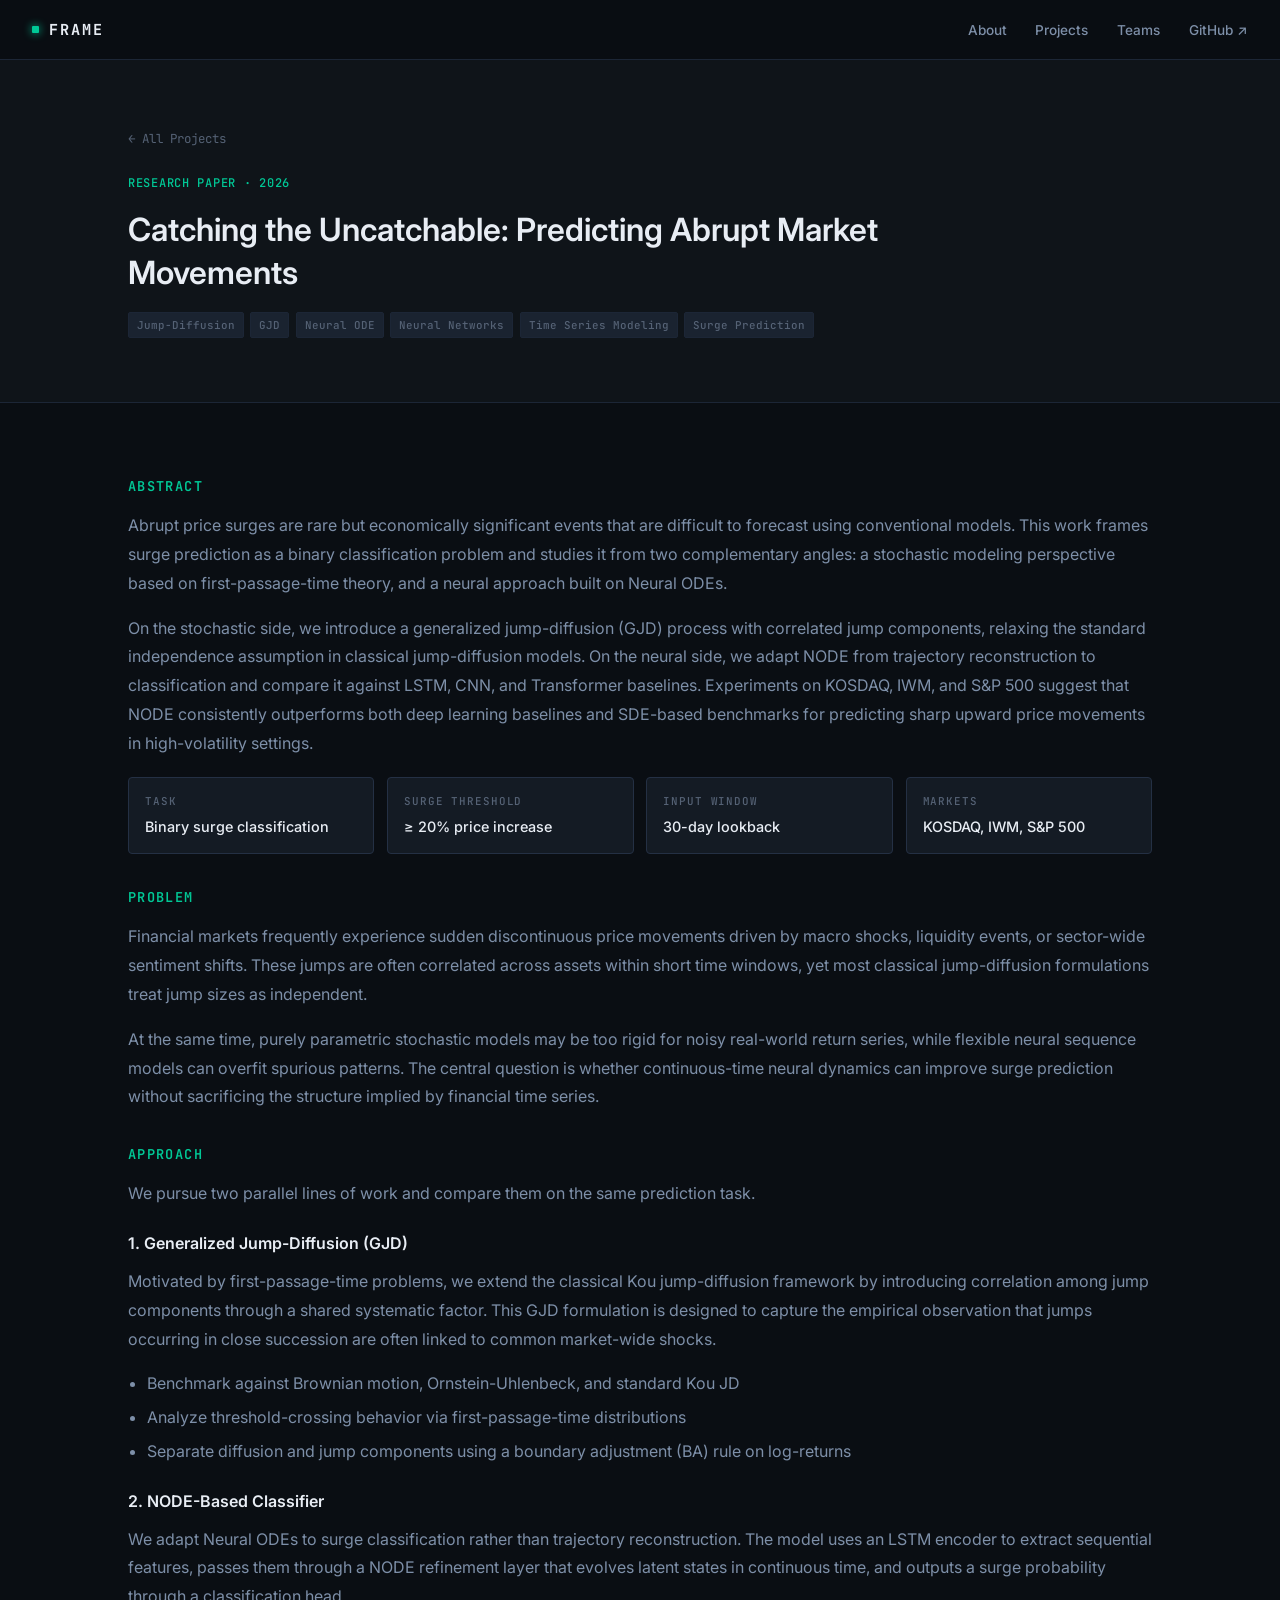
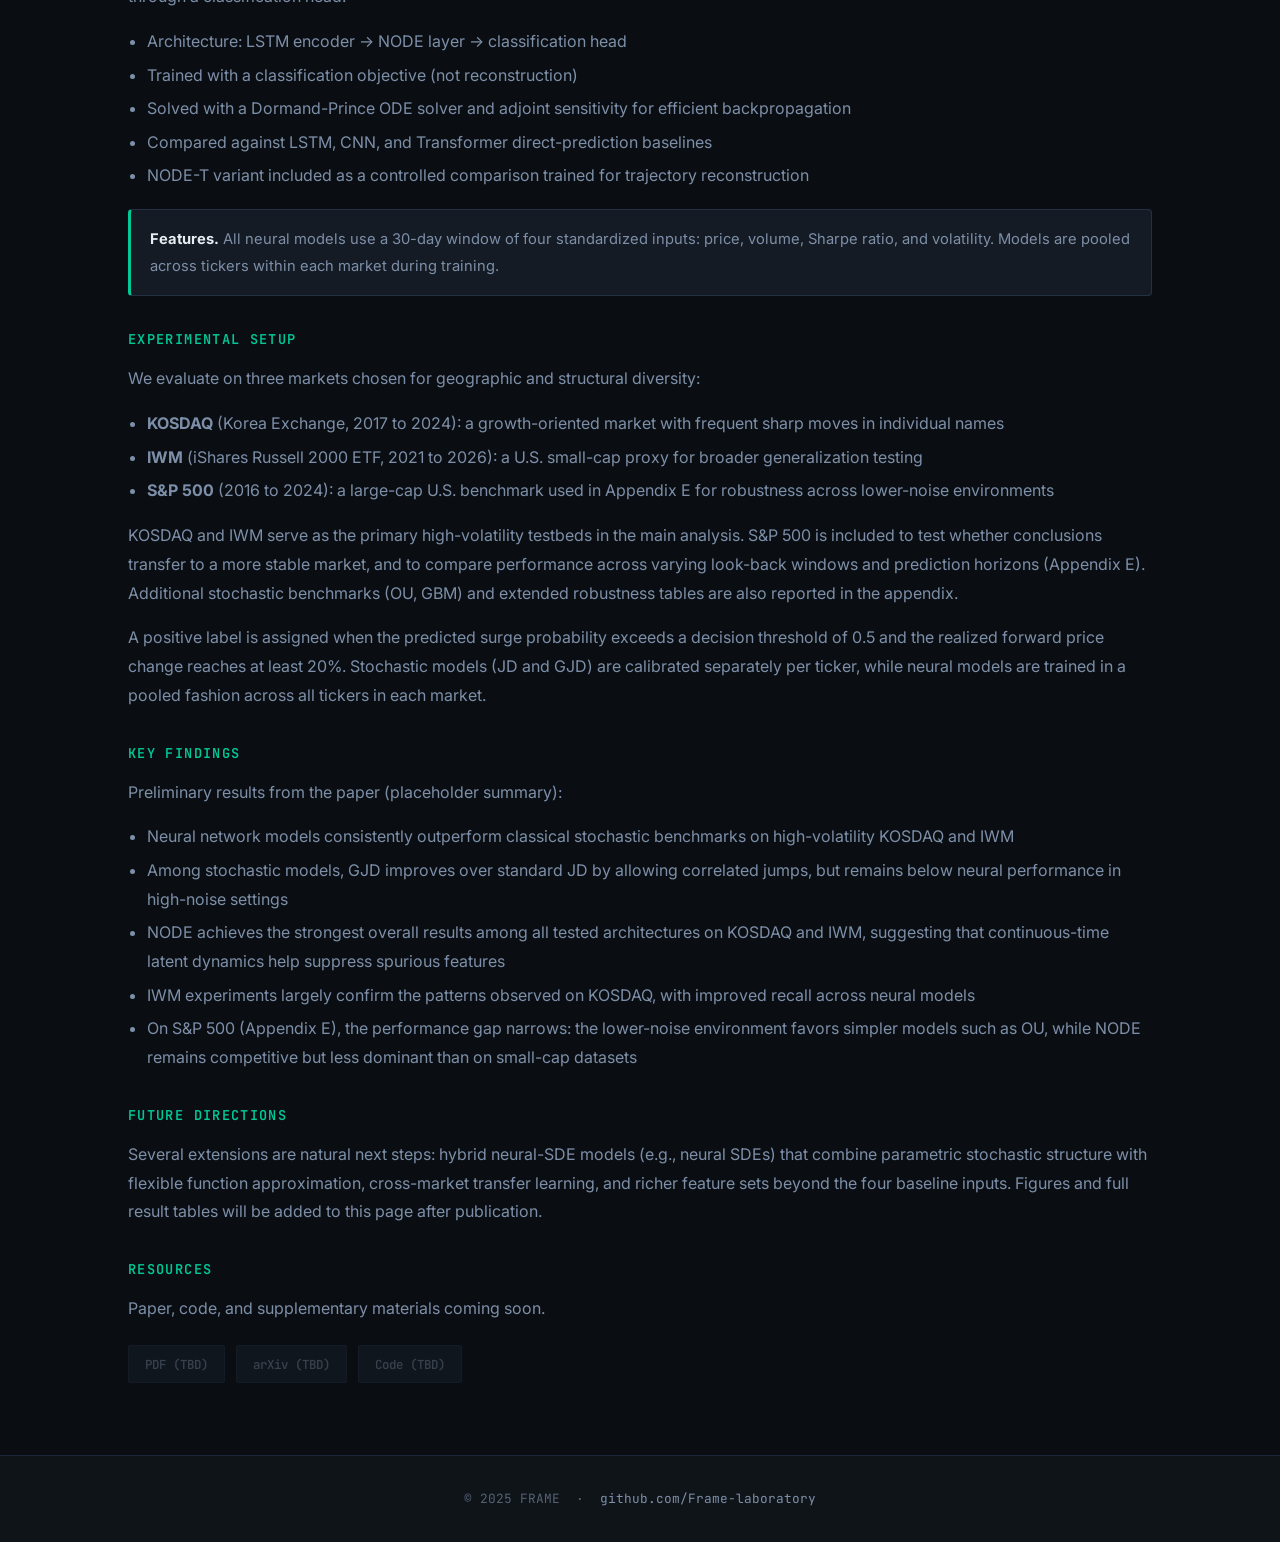
==== projects/catching-the-uncatchable.html @ 3ce73f01 "Add files via upload" ====
<!DOCTYPE html>
<html lang="en">
<head>
  <meta charset="UTF-8" />
  <meta name="viewport" content="width=device-width, initial-scale=1.0" />
  <title>Catching the Uncatchable | FRAME</title>
  <link rel="preconnect" href="https://fonts.googleapis.com" />
  <link rel="preconnect" href="https://fonts.gstatic.com" crossorigin />
  <link href="https://fonts.googleapis.com/css2?family=Inter:wght@300;400;500;600;700&family=JetBrains+Mono:wght@400;500;600;700&display=swap" rel="stylesheet" />
  <link rel="stylesheet" href="../css/style.css" />
</head>
<body>

<nav>
  <a class="nav-brand" href="../index.html">
    <span></span>
    FRAME
  </a>
  <ul>
    <li><a href="../index.html#about">About</a></li>
    <li><a href="../index.html#projects">Projects</a></li>
    <li><a href="../index.html#teams">Teams</a></li>
    <li><a href="https://github.com/Frame-laboratory" target="_blank">GitHub ↗</a></li>
  </ul>
</nav>

<section class="project-hero">
  <div class="container">
    <a class="back-link" href="../index.html#projects">← All Projects</a>
    <p class="project-type">Research Paper · 2026</p>
    <h1>Catching the Uncatchable: Predicting Abrupt Market Movements</h1>
    <div class="project-tags">
      <span class="project-tag">Jump-Diffusion</span>
      <span class="project-tag">GJD</span>
      <span class="project-tag">Neural ODE</span>
      <span class="project-tag">Neural Networks</span>
      <span class="project-tag">Time Series Modeling</span>
      <span class="project-tag">Surge Prediction</span>
    </div>
  </div>
</section>

<section class="project-body">
  <div class="container">

    <h2>Abstract</h2>
    <p>
      Abrupt price surges are rare but economically significant events that are difficult to forecast using conventional models. This work frames surge prediction as a binary classification problem and studies it from two complementary angles: a stochastic modeling perspective based on first-passage-time theory, and a neural approach built on Neural ODEs.
    </p>
    <p>
      On the stochastic side, we introduce a generalized jump-diffusion (GJD) process with correlated jump components, relaxing the standard independence assumption in classical jump-diffusion models. On the neural side, we adapt NODE from trajectory reconstruction to classification and compare it against LSTM, CNN, and Transformer baselines. Experiments on KOSDAQ, IWM, and S&P 500 suggest that NODE consistently outperforms both deep learning baselines and SDE-based benchmarks for predicting sharp upward price movements in high-volatility settings.
    </p>

    <dl class="project-meta-grid">
      <div class="project-meta-item">
        <dt>Task</dt>
        <dd>Binary surge classification</dd>
      </div>
      <div class="project-meta-item">
        <dt>Surge threshold</dt>
        <dd>≥ 20% price increase</dd>
      </div>
      <div class="project-meta-item">
        <dt>Input window</dt>
        <dd>30-day lookback</dd>
      </div>
      <div class="project-meta-item">
        <dt>Markets</dt>
        <dd>KOSDAQ, IWM, S&P 500</dd>
      </div>
    </dl>

    <h2>Problem</h2>
    <p>
      Financial markets frequently experience sudden discontinuous price movements driven by macro shocks, liquidity events, or sector-wide sentiment shifts. These jumps are often correlated across assets within short time windows, yet most classical jump-diffusion formulations treat jump sizes as independent.
    </p>
    <p>
      At the same time, purely parametric stochastic models may be too rigid for noisy real-world return series, while flexible neural sequence models can overfit spurious patterns. The central question is whether continuous-time neural dynamics can improve surge prediction without sacrificing the structure implied by financial time series.
    </p>

    <h2>Approach</h2>
    <p>We pursue two parallel lines of work and compare them on the same prediction task.</p>

    <h3>1. Generalized Jump-Diffusion (GJD)</h3>
    <p>
      Motivated by first-passage-time problems, we extend the classical Kou jump-diffusion framework by introducing correlation among jump components through a shared systematic factor. This GJD formulation is designed to capture the empirical observation that jumps occurring in close succession are often linked to common market-wide shocks.
    </p>
    <ul>
      <li>Benchmark against Brownian motion, Ornstein-Uhlenbeck, and standard Kou JD</li>
      <li>Analyze threshold-crossing behavior via first-passage-time distributions</li>
      <li>Separate diffusion and jump components using a boundary adjustment (BA) rule on log-returns</li>
    </ul>

    <h3>2. NODE-Based Classifier</h3>
    <p>
      We adapt Neural ODEs to surge classification rather than trajectory reconstruction. The model uses an LSTM encoder to extract sequential features, passes them through a NODE refinement layer that evolves latent states in continuous time, and outputs a surge probability through a classification head.
    </p>
    <ul>
      <li>Architecture: LSTM encoder → NODE layer → classification head</li>
      <li>Trained with a classification objective (not reconstruction)</li>
      <li>Solved with a Dormand-Prince ODE solver and adjoint sensitivity for efficient backpropagation</li>
      <li>Compared against LSTM, CNN, and Transformer direct-prediction baselines</li>
      <li>NODE-T variant included as a controlled comparison trained for trajectory reconstruction</li>
    </ul>

    <div class="project-callout">
      <p>
        <strong style="color: var(--text-primary);">Features.</strong>
        All neural models use a 30-day window of four standardized inputs: price, volume, Sharpe ratio, and volatility. Models are pooled across tickers within each market during training.
      </p>
    </div>

    <h2>Experimental Setup</h2>
    <p>
      We evaluate on three markets chosen for geographic and structural diversity:
    </p>
    <ul>
      <li><strong>KOSDAQ</strong> (Korea Exchange, 2017 to 2024): a growth-oriented market with frequent sharp moves in individual names</li>
      <li><strong>IWM</strong> (iShares Russell 2000 ETF, 2021 to 2026): a U.S. small-cap proxy for broader generalization testing</li>
      <li><strong>S&P 500</strong> (2016 to 2024): a large-cap U.S. benchmark used in Appendix E for robustness across lower-noise environments</li>
    </ul>
    <p>
      KOSDAQ and IWM serve as the primary high-volatility testbeds in the main analysis. S&P 500 is included to test whether conclusions transfer to a more stable market, and to compare performance across varying look-back windows and prediction horizons (Appendix E). Additional stochastic benchmarks (OU, GBM) and extended robustness tables are also reported in the appendix.
    </p>
    <p>
      A positive label is assigned when the predicted surge probability exceeds a decision threshold of 0.5 and the realized forward price change reaches at least 20%. Stochastic models (JD and GJD) are calibrated separately per ticker, while neural models are trained in a pooled fashion across all tickers in each market.
    </p>

    <h2>Key Findings</h2>
    <p>Preliminary results from the paper (placeholder summary):</p>
    <ul>
      <li>Neural network models consistently outperform classical stochastic benchmarks on high-volatility KOSDAQ and IWM</li>
      <li>Among stochastic models, GJD improves over standard JD by allowing correlated jumps, but remains below neural performance in high-noise settings</li>
      <li>NODE achieves the strongest overall results among all tested architectures on KOSDAQ and IWM, suggesting that continuous-time latent dynamics help suppress spurious features</li>
      <li>IWM experiments largely confirm the patterns observed on KOSDAQ, with improved recall across neural models</li>
      <li>On S&P 500 (Appendix E), the performance gap narrows: the lower-noise environment favors simpler models such as OU, while NODE remains competitive but less dominant than on small-cap datasets</li>
    </ul>

    <h2>Future Directions</h2>
    <p>
      Several extensions are natural next steps: hybrid neural-SDE models (e.g., neural SDEs) that combine parametric stochastic structure with flexible function approximation, cross-market transfer learning, and richer feature sets beyond the four baseline inputs. Figures and full result tables will be added to this page after publication.
    </p>

    <h2>Resources</h2>
    <p>Paper, code, and supplementary materials coming soon.</p>
    <div class="project-links">
      <span class="project-link disabled">PDF (TBD)</span>
      <span class="project-link disabled">arXiv (TBD)</span>
      <span class="project-link disabled">Code (TBD)</span>
    </div>

  </div>
</section>

<footer>
  <p>© 2025 FRAME &nbsp;·&nbsp;
    <a href="https://github.com/Frame-laboratory" target="_blank">github.com/Frame-laboratory</a>
  </p>
</footer>

</body>
</html>
---- css/style.css ----
/* ── Reset & Base ── */
*, *::before, *::after { box-sizing: border-box; margin: 0; padding: 0; }
html { scroll-behavior: smooth; }
body {
  font-family: 'Inter', system-ui, sans-serif;
  background: var(--bg-primary);
  color: var(--text-primary);
  line-height: 1.7;
  -webkit-font-smoothing: antialiased;
}

/* ── Quant palette ── */
:root {
  --bg-primary:    #0a0e13;
  --bg-secondary:  #0f1419;
  --bg-card:       #141b24;
  --bg-elevated:   #1a2330;
  --border:        #243044;
  --border-subtle: #1c2636;
  --text-primary:  #e8edf4;
  --text-muted:    #7d8fa8;
  --text-dim:      #556275;
  --accent:        #00c896;
  --accent-hover:  #00e0a8;
  --accent-dim:    rgba(0, 200, 150, 0.1);
  --accent-border: rgba(0, 200, 150, 0.35);
  --gold:          #c9a84c;
  --gold-dim:      rgba(201, 168, 76, 0.12);
  --review:        #8b9cf6;
  --review-dim:    rgba(139, 156, 246, 0.12);
  --upcoming:      #e8a838;
  --upcoming-dim:  rgba(232, 168, 56, 0.12);
  --container-max: 72rem;
  --content-narrow: clamp(18rem, 88vw, 44rem);
  --content-medium: clamp(20rem, 90vw, 52rem);
  --content-wide: clamp(20rem, 92vw, 64rem);
  --section-x: clamp(1.25rem, 4vw, 2rem);
  --section-y: clamp(2.75rem, 6vw, 4.5rem);
  --text-base: clamp(0.9rem, 0.35vw + 0.82rem, 1rem);
  --text-lg: clamp(1.25rem, 1vw + 1rem, 1.5rem);
  --mono: 'JetBrains Mono', 'SF Mono', ui-monospace, monospace;
}

/* ── Nav ── */
nav {
  position: sticky;
  top: 0;
  z-index: 100;
  background: rgba(10, 14, 19, 0.92);
  backdrop-filter: blur(12px);
  border-bottom: 1px solid var(--border-subtle);
  padding: 0 var(--section-x);
  display: flex;
  align-items: center;
  justify-content: space-between;
  height: 60px;
}
.nav-brand {
  color: var(--text-primary);
  font-weight: 700;
  font-size: .95rem;
  letter-spacing: .12em;
  text-decoration: none;
  display: flex;
  align-items: center;
  gap: .65rem;
  font-family: var(--mono);
}
.nav-brand span {
  display: inline-block;
  width: 7px; height: 7px;
  border-radius: 1px;
  background: var(--accent);
  box-shadow: 0 0 8px var(--accent);
}
nav ul {
  list-style: none;
  display: flex;
  gap: 1.8rem;
}
nav ul a {
  color: var(--text-muted);
  text-decoration: none;
  font-size: .85rem;
  font-weight: 500;
  transition: color .2s;
}
nav ul a:hover { color: var(--accent); }

/* ── Hero ── */
.hero {
  background: var(--bg-secondary);
  background-image:
    linear-gradient(rgba(0, 200, 150, 0.03) 1px, transparent 1px),
    linear-gradient(90deg, rgba(0, 200, 150, 0.03) 1px, transparent 1px);
  background-size: 48px 48px;
  border-bottom: 1px solid var(--border-subtle);
  color: var(--text-primary);
  padding: clamp(3rem, 8vw, 5rem) var(--section-x) clamp(2.5rem, 6vw, 4rem);
  text-align: center;
  position: relative;
  overflow: hidden;
}
.hero::before {
  content: '';
  position: absolute;
  top: -40%;
  left: 50%;
  transform: translateX(-50%);
  width: 80%;
  height: 80%;
  background: radial-gradient(ellipse, rgba(0, 200, 150, 0.08) 0%, transparent 70%);
  pointer-events: none;
}
.hero > * { position: relative; }
.hero-label {
  display: inline-block;
  font-family: var(--mono);
  background: var(--accent-dim);
  border: 1px solid var(--accent-border);
  color: var(--accent);
  font-size: .72rem;
  font-weight: 500;
  letter-spacing: .14em;
  text-transform: uppercase;
  padding: .35rem .9rem;
  border-radius: 2px;
  margin-bottom: 1.4rem;
}
.hero h1 {
  font-family: var(--mono);
  font-size: clamp(2rem, 5vw, 3.2rem);
  font-weight: 700;
  line-height: 1.2;
  max-width: var(--content-medium);
  margin: 0 auto 1rem;
  color: var(--text-primary);
  letter-spacing: .06em;
}
.hero-acronym {
  font-size: clamp(0.82rem, 0.4vw + 0.75rem, 0.95rem);
  color: var(--text-muted);
  max-width: var(--content-medium);
  margin: 0 auto 1rem;
  line-height: 1.5;
}
.hero-sub {
  font-size: clamp(0.95rem, 0.5vw + 0.85rem, 1.05rem);
  color: var(--text-dim);
  max-width: var(--content-narrow);
  margin: 0 auto 2rem;
}
.btn-group { display: flex; gap: .8rem; justify-content: center; flex-wrap: wrap; }
.btn {
  display: inline-flex;
  align-items: center;
  gap: .5rem;
  padding: .65rem 1.5rem;
  border-radius: 2px;
  font-size: .85rem;
  font-weight: 600;
  text-decoration: none;
  transition: all .2s;
  font-family: var(--mono);
  letter-spacing: .02em;
}
.btn-primary {
  background: var(--accent);
  color: #0a0e13;
}
.btn-primary:hover { background: var(--accent-hover); }
.btn-outline {
  border: 1px solid var(--border);
  color: var(--text-muted);
  background: transparent;
}
.btn-outline:hover {
  border-color: var(--accent);
  color: var(--accent);
  background: var(--accent-dim);
}

/* ── Sections ── */
section { padding: var(--section-y) var(--section-x); }
.container {
  width: min(100%, var(--container-max));
  max-width: var(--container-max);
  margin: 0 auto;
}
.section-title {
  font-size: var(--text-lg);
  font-weight: 700;
  color: var(--text-primary);
  margin-bottom: .5rem;
  font-family: var(--mono);
  letter-spacing: .04em;
}
.section-subtitle {
  font-size: var(--text-base);
  color: var(--text-muted);
  margin-bottom: .5rem;
  max-width: var(--content-narrow);
}
.section-divider {
  width: 32px; height: 2px;
  background: var(--accent);
  margin-bottom: 2rem;
}

/* ── Projects ── */
#projects { background: var(--bg-secondary); }
.projects-grid {
  display: grid;
  grid-template-columns: repeat(auto-fit, minmax(min(100%, 18.75rem), 1fr));
  gap: 1.4rem;
}
.project-card {
  background: var(--bg-card);
  border: 1px solid var(--border);
  border-radius: 4px;
  padding: 1.8rem 2rem;
  display: flex;
  flex-direction: column;
  text-decoration: none;
  color: inherit;
  transition: border-color .2s, transform .2s, box-shadow .2s;
  cursor: pointer;
}
.project-card:hover {
  border-color: var(--accent-border);
  transform: translateY(-2px);
  box-shadow: 0 8px 32px rgba(0, 0, 0, 0.4);
}
.project-header {
  display: flex;
  align-items: flex-start;
  justify-content: space-between;
  gap: .8rem;
  margin-bottom: .6rem;
}
.project-card h3 {
  font-size: 1.05rem;
  font-weight: 600;
  color: var(--text-primary);
  line-height: 1.4;
}
.project-type {
  font-family: var(--mono);
  font-size: .75rem;
  color: var(--accent);
  font-weight: 500;
  letter-spacing: .06em;
  text-transform: uppercase;
  margin-bottom: .9rem;
}
.project-desc {
  font-size: var(--text-base);
  color: var(--text-muted);
  line-height: 1.75;
  flex: 1;
}
.project-tags {
  display: flex;
  flex-wrap: wrap;
  gap: .4rem;
  margin-top: 1.1rem;
}
.project-tag {
  font-family: var(--mono);
  font-size: .68rem;
  font-weight: 500;
  color: var(--text-dim);
  background: var(--bg-elevated);
  border: 1px solid var(--border-subtle);
  padding: .18rem .5rem;
  border-radius: 2px;
}
.project-cta {
  display: inline-flex;
  align-items: center;
  gap: .4rem;
  margin-top: 1.3rem;
  font-family: var(--mono);
  font-size: .78rem;
  font-weight: 500;
  color: var(--accent);
  letter-spacing: .02em;
}
.project-card:hover .project-cta { color: var(--accent-hover); }

/* ── Project detail page ── */
.project-hero {
  background: var(--bg-secondary);
  border-bottom: 1px solid var(--border-subtle);
  padding: clamp(2.5rem, 6vw, 4rem) var(--section-x);
}
.project-hero .container { max-width: var(--content-wide); }
.back-link {
  display: inline-flex;
  align-items: center;
  gap: .4rem;
  font-family: var(--mono);
  font-size: .78rem;
  color: var(--text-dim);
  text-decoration: none;
  margin-bottom: 1.5rem;
  transition: color .2s;
}
.back-link:hover { color: var(--accent); }
.project-hero h1 {
  font-size: clamp(1.4rem, 3vw, 2rem);
  font-weight: 600;
  color: var(--text-primary);
  line-height: 1.35;
  margin-bottom: .8rem;
  max-width: 48rem;
}
.project-body {
  background: var(--bg-primary);
  padding: var(--section-y) var(--section-x);
}
.project-body .container { max-width: var(--content-wide); }
.project-body h2 {
  font-family: var(--mono);
  font-size: .85rem;
  font-weight: 600;
  letter-spacing: .1em;
  text-transform: uppercase;
  color: var(--accent);
  margin: 2rem 0 .8rem;
}
.project-body h2:first-child { margin-top: 0; }
.project-body p {
  font-size: var(--text-base);
  color: var(--text-muted);
  line-height: 1.8;
  margin-bottom: 1rem;
}
.project-body ul {
  margin: 0 0 1rem 1.2rem;
  color: var(--text-muted);
  font-size: var(--text-base);
  line-height: 1.8;
}
.project-body li { margin-bottom: .3rem; }
.project-links {
  display: flex;
  gap: .7rem;
  margin-top: 1.4rem;
  flex-wrap: wrap;
}
.project-link {
  display: inline-flex;
  align-items: center;
  gap: .4rem;
  padding: .45rem 1rem;
  background: var(--bg-elevated);
  border: 1px solid var(--border);
  border-radius: 2px;
  font-family: var(--mono);
  font-size: .78rem;
  font-weight: 500;
  color: var(--text-muted);
  text-decoration: none;
  transition: all .2s;
}
.project-link:hover {
  border-color: var(--accent-border);
  color: var(--accent);
  background: var(--accent-dim);
}
.project-link.disabled {
  opacity: .4;
  pointer-events: none;
  cursor: default;
}

.project-body h3 {
  font-size: 1rem;
  font-weight: 600;
  color: var(--text-primary);
  margin: 1.4rem 0 .6rem;
}
.project-meta-grid {
  display: grid;
  grid-template-columns: repeat(auto-fit, minmax(10rem, 1fr));
  gap: .8rem;
  margin: 1.2rem 0 1.6rem;
}
.project-meta-item {
  background: var(--bg-card);
  border: 1px solid var(--border);
  border-radius: 4px;
  padding: .9rem 1rem;
}
.project-meta-item dt {
  font-family: var(--mono);
  font-size: .68rem;
  font-weight: 500;
  letter-spacing: .08em;
  text-transform: uppercase;
  color: var(--text-dim);
  margin-bottom: .25rem;
}
.project-meta-item dd {
  font-size: .9rem;
  color: var(--text-primary);
  font-weight: 500;
}
.project-callout {
  background: var(--bg-card);
  border: 1px solid var(--border);
  border-left: 3px solid var(--accent);
  border-radius: 4px;
  padding: 1rem 1.2rem;
  margin: 1.2rem 0;
}
.project-callout p {
  margin: 0;
  color: var(--text-muted);
  font-size: .92rem;
}
.project-body code {
  font-family: var(--mono);
  font-size: .82em;
  color: var(--accent);
  background: var(--bg-elevated);
  padding: .1rem .35rem;
  border-radius: 2px;
}

/* ── Teams ── */
#teams { background: var(--bg-primary); }
.team-grid {
  display: grid;
  grid-template-columns: repeat(auto-fit, minmax(min(100%, 11rem), 1fr));
  gap: clamp(1rem, 2.5vw, 1.4rem);
  max-width: var(--content-medium);
  margin: 0 auto;
}
.member-card {
  background: var(--bg-card);
  border: 1px solid var(--border);
  border-radius: 4px;
  padding: 1.6rem 1.4rem;
  text-align: center;
  transition: border-color .2s, transform .2s;
  text-decoration: none;
  color: inherit;
  display: block;
}
.member-card:hover {
  border-color: var(--accent-border);
  transform: translateY(-2px);
}
.member-cta {
  display: inline-block;
  margin-top: .9rem;
  font-family: var(--mono);
  font-size: .72rem;
  font-weight: 500;
  color: var(--accent);
  letter-spacing: .02em;
}
.member-card:hover .member-cta { color: var(--accent-hover); }
.researcher-hero {
  background: var(--bg-secondary);
  border-bottom: 1px solid var(--border-subtle);
  padding: clamp(2.5rem, 6vw, 4rem) var(--section-x);
}
.researcher-hero .container {
  max-width: var(--content-wide);
}
.researcher-hero-main {
  display: flex;
  align-items: center;
  gap: 1.6rem;
  flex-wrap: wrap;
  margin-top: 1rem;
}
.researcher-hero .member-avatar {
  width: 88px; height: 88px;
  font-size: 1.6rem;
  margin: 0;
  flex-shrink: 0;
}
.researcher-hero-info h1 {
  font-size: clamp(1.3rem, 3vw, 1.75rem);
  font-weight: 600;
  color: var(--text-primary);
  margin-bottom: .35rem;
}
.researcher-hero-info .member-role {
  margin-bottom: 0;
}
.member-avatar {
  width: 68px; height: 68px;
  border-radius: 4px;
  background: var(--bg-elevated);
  border: 1px solid var(--border);
  display: flex;
  align-items: center;
  justify-content: center;
  margin: 0 auto 1rem;
  font-family: var(--mono);
  font-size: 1.2rem;
  font-weight: 600;
  color: var(--accent);
  letter-spacing: .02em;
}
.member-card h4 {
  font-size: .95rem;
  font-weight: 600;
  color: var(--text-primary);
  margin-bottom: .25rem;
}
.member-role {
  font-family: var(--mono);
  font-size: .7rem;
  font-weight: 500;
  color: var(--gold);
  text-transform: uppercase;
  letter-spacing: .08em;
  margin-bottom: .5rem;
}
.member-links {
  display: flex;
  justify-content: center;
  gap: .6rem;
  margin-top: .6rem;
}
.member-link {
  width: 30px; height: 30px;
  border-radius: 2px;
  background: var(--bg-elevated);
  border: 1px solid var(--border);
  display: flex;
  align-items: center;
  justify-content: center;
  text-decoration: none;
  color: var(--text-dim);
  font-size: .8rem;
  transition: all .2s;
}
.member-link:hover {
  background: var(--accent-dim);
  color: var(--accent);
  border-color: var(--accent-border);
}

/* ── About ── */
#about { background: var(--bg-secondary); border-top: 1px solid var(--border-subtle); }
.about-content { max-width: var(--content-wide); }
.about-text {
  font-size: var(--text-base);
  color: var(--text-muted);
  line-height: 1.8;
}
.about-text strong { color: var(--text-primary); }
.about-text + .about-text { margin-top: 1rem; }

/* ── Footer ── */
footer {
  background: var(--bg-secondary);
  border-top: 1px solid var(--border-subtle);
  color: var(--text-dim);
  text-align: center;
  padding: 2rem;
  font-size: .8rem;
  font-family: var(--mono);
}
footer a { color: var(--text-muted); text-decoration: none; }
footer a:hover { color: var(--accent); }

/* ── SVG Icons ── */
.icon { width: 16px; height: 16px; vertical-align: middle; fill: currentColor; }

@media (min-width: 900px) {
  :root {
    --content-narrow: clamp(28rem, 55vw, 44rem);
    --content-wide: clamp(36rem, 80vw, 64rem);
  }
}

@media (max-width: 600px) {
  nav ul { gap: 1rem; font-size: .82rem; }
  .team-grid { grid-template-columns: repeat(2, 1fr); }
  .project-header { flex-direction: column; align-items: flex-start; }
}

@media (max-width: 400px) {
  .team-grid { grid-template-columns: 1fr; }
  nav ul a { font-size: .78rem; }
}
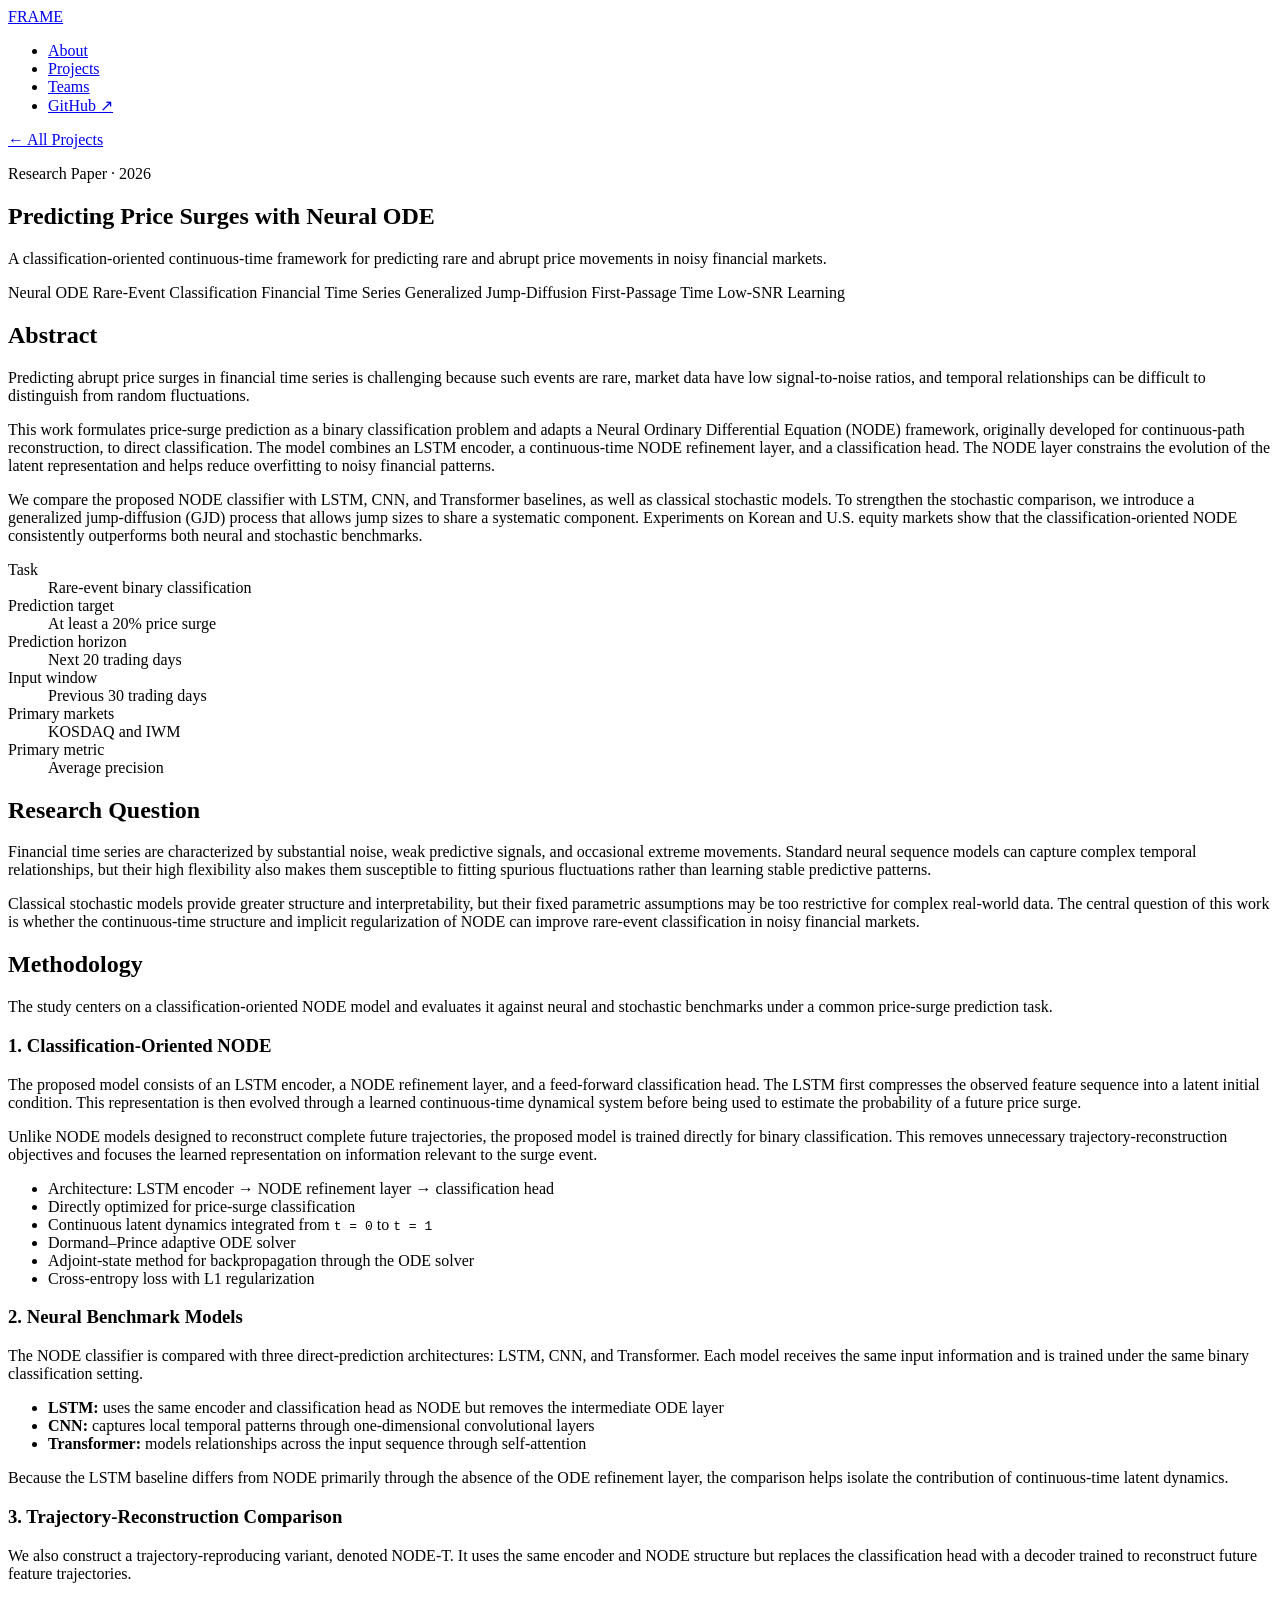
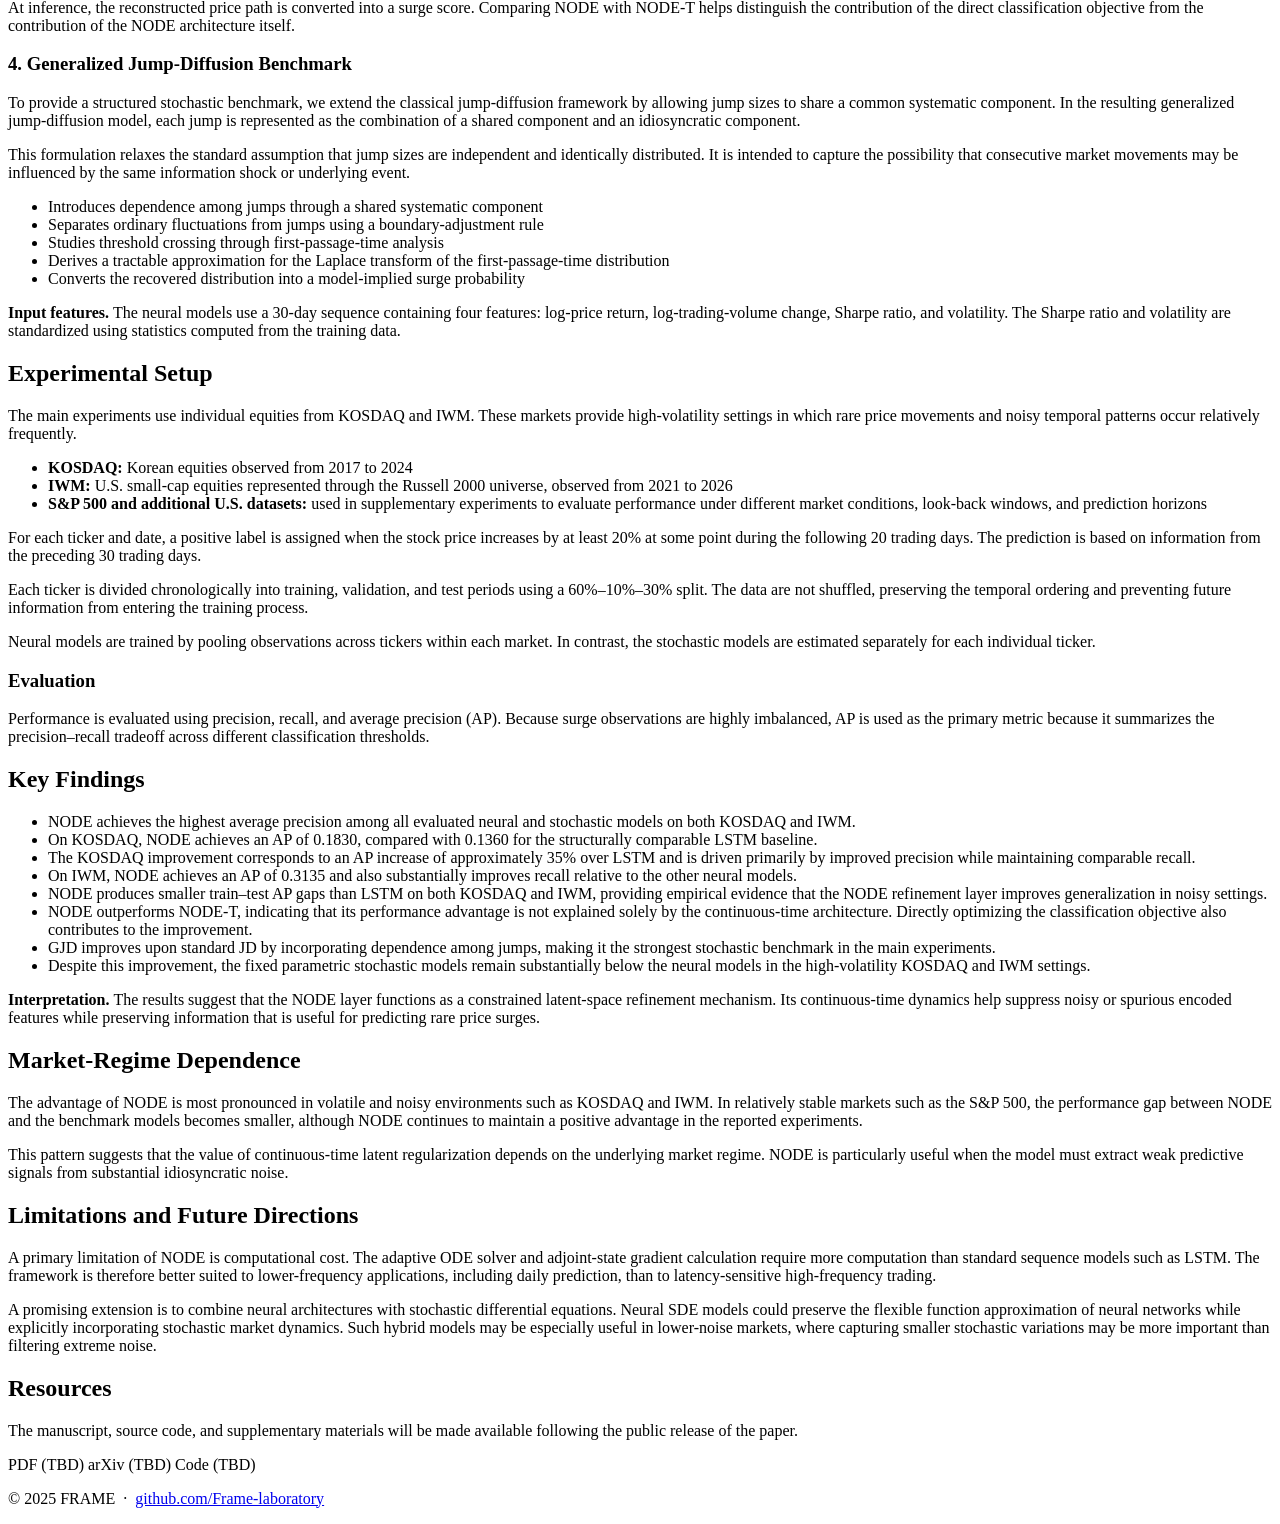
==== commit aa1bc977: "Update catching-the-uncatchable.html" ====
--- a/projects/catching-the-uncatchable.html
+++ b/projects/catching-the-uncatchable.html
@@ -2,155 +2,560 @@
 <html lang="en">
 <head>
   <meta charset="UTF-8" />
-  <meta name="viewport" content="width=device-width, initial-scale=1.0" />
-  <title>Catching the Uncatchable | FRAME</title>
+
+  <meta
+    name="viewport"
+    content="width=device-width, initial-scale=1.0"
+  />
+
+  <meta
+    name="description"
+    content="Predicting Price Surges with Neural ODE: a classification-oriented framework for rare-event prediction in noisy financial time series."
+  />
+
+  <title>Predicting Price Surges with Neural ODE | FRAME</title>
+
   <link rel="preconnect" href="https://fonts.googleapis.com" />
-  <link rel="preconnect" href="https://fonts.gstatic.com" crossorigin />
-  <link href="https://fonts.googleapis.com/css2?family=Inter:wght@300;400;500;600;700&family=JetBrains+Mono:wght@400;500;600;700&display=swap" rel="stylesheet" />
-  <link rel="stylesheet" href="../css/style.css" />
+  <link
+    rel="preconnect"
+    href="https://fonts.gstatic.com"
+    crossorigin
+  />
+
+  <link
+    href="https://fonts.googleapis.com/css2?family=Inter:wght@300;400;500;600;700&family=JetBrains+Mono:wght@400;500;600;700&display=swap"
+    rel="stylesheet"
+  />
+
+  <link rel="stylesheet" href="/Users/seongyoon/Downloads/css/style.css" />
 </head>
+
 <body>
 
-<nav>
-  <a class="nav-brand" href="../index.html">
-    <span></span>
-    FRAME
-  </a>
-  <ul>
-    <li><a href="../index.html#about">About</a></li>
-    <li><a href="../index.html#projects">Projects</a></li>
-    <li><a href="../index.html#teams">Teams</a></li>
-    <li><a href="https://github.com/Frame-laboratory" target="_blank">GitHub ↗</a></li>
-  </ul>
-</nav>
-
-<section class="project-hero">
-  <div class="container">
-    <a class="back-link" href="../index.html#projects">← All Projects</a>
-    <p class="project-type">Research Paper · 2026</p>
-    <h1>Catching the Uncatchable: Predicting Abrupt Market Movements</h1>
-    <div class="project-tags">
-      <span class="project-tag">Jump-Diffusion</span>
-      <span class="project-tag">GJD</span>
-      <span class="project-tag">Neural ODE</span>
-      <span class="project-tag">Neural Networks</span>
-      <span class="project-tag">Time Series Modeling</span>
-      <span class="project-tag">Surge Prediction</span>
+  <!-- Navigation -->
+  <nav>
+    <a class="nav-brand" href="../index.html">
+      <span></span>
+      FRAME
+    </a>
+
+    <ul>
+      <li>
+        <a href="../index.html#about">About</a>
+      </li>
+
+      <li>
+        <a href="../index.html#projects">Projects</a>
+      </li>
+
+      <li>
+        <a href="../index.html#teams">Teams</a>
+      </li>
+
+      <li>
+        <a
+          href="https://github.com/Frame-laboratory"
+          target="_blank"
+          rel="noopener noreferrer"
+        >
+          GitHub ↗
+        </a>
+      </li>
+    </ul>
+  </nav>
+
+
+  <!-- Project hero -->
+  <section class="project-hero">
+    <div class="container">
+
+      <a class="back-link" href="../index.html#projects">
+        ← All Projects
+      </a>
+
+      <p class="project-type">
+        Research Paper · 2026
+      </p>
+
+      <h1>
+        Predicting Price Surges with Neural ODE
+      </h1>
+
+      <p class="project-subtitle">
+        A classification-oriented continuous-time framework for predicting
+        rare and abrupt price movements in noisy financial markets.
+      </p>
+
+      <div class="project-tags">
+        <span class="project-tag">Neural ODE</span>
+        <span class="project-tag">Rare-Event Classification</span>
+        <span class="project-tag">Financial Time Series</span>
+        <span class="project-tag">Generalized Jump-Diffusion</span>
+        <span class="project-tag">First-Passage Time</span>
+        <span class="project-tag">Low-SNR Learning</span>
+      </div>
+
     </div>
-  </div>
-</section>
-
-<section class="project-body">
-  <div class="container">
-
-    <h2>Abstract</h2>
-    <p>
-      Abrupt price surges are rare but economically significant events that are difficult to forecast using conventional models. This work frames surge prediction as a binary classification problem and studies it from two complementary angles: a stochastic modeling perspective based on first-passage-time theory, and a neural approach built on Neural ODEs.
-    </p>
-    <p>
-      On the stochastic side, we introduce a generalized jump-diffusion (GJD) process with correlated jump components, relaxing the standard independence assumption in classical jump-diffusion models. On the neural side, we adapt NODE from trajectory reconstruction to classification and compare it against LSTM, CNN, and Transformer baselines. Experiments on KOSDAQ, IWM, and S&P 500 suggest that NODE consistently outperforms both deep learning baselines and SDE-based benchmarks for predicting sharp upward price movements in high-volatility settings.
-    </p>
-
-    <dl class="project-meta-grid">
-      <div class="project-meta-item">
-        <dt>Task</dt>
-        <dd>Binary surge classification</dd>
+  </section>
+
+
+  <!-- Project content -->
+  <main class="project-body">
+    <div class="container">
+
+      <!-- Abstract -->
+      <h2>Abstract</h2>
+
+      <p>
+        Predicting abrupt price surges in financial time series is challenging
+        because such events are rare, market data have low signal-to-noise
+        ratios, and temporal relationships can be difficult to distinguish from
+        random fluctuations.
+      </p>
+
+      <p>
+        This work formulates price-surge prediction as a binary classification
+        problem and adapts a Neural Ordinary Differential Equation (NODE)
+        framework, originally developed for continuous-path reconstruction, to
+        direct classification. The model combines an LSTM encoder, a
+        continuous-time NODE refinement layer, and a classification head. The
+        NODE layer constrains the evolution of the latent representation and
+        helps reduce overfitting to noisy financial patterns.
+      </p>
+
+      <p>
+        We compare the proposed NODE classifier with LSTM, CNN, and Transformer
+        baselines, as well as classical stochastic models. To strengthen the
+        stochastic comparison, we introduce a generalized jump-diffusion (GJD)
+        process that allows jump sizes to share a systematic component.
+        Experiments on Korean and U.S. equity markets show that the
+        classification-oriented NODE consistently outperforms both neural and
+        stochastic benchmarks.
+      </p>
+
+
+      <!-- Project metadata -->
+      <dl class="project-meta-grid">
+
+        <div class="project-meta-item">
+          <dt>Task</dt>
+          <dd>Rare-event binary classification</dd>
+        </div>
+
+        <div class="project-meta-item">
+          <dt>Prediction target</dt>
+          <dd>At least a 20% price surge</dd>
+        </div>
+
+        <div class="project-meta-item">
+          <dt>Prediction horizon</dt>
+          <dd>Next 20 trading days</dd>
+        </div>
+
+        <div class="project-meta-item">
+          <dt>Input window</dt>
+          <dd>Previous 30 trading days</dd>
+        </div>
+
+        <div class="project-meta-item">
+          <dt>Primary markets</dt>
+          <dd>KOSDAQ and IWM</dd>
+        </div>
+
+        <div class="project-meta-item">
+          <dt>Primary metric</dt>
+          <dd>Average precision</dd>
+        </div>
+
+      </dl>
+
+
+      <!-- Research question -->
+      <h2>Research Question</h2>
+
+      <p>
+        Financial time series are characterized by substantial noise, weak
+        predictive signals, and occasional extreme movements. Standard neural
+        sequence models can capture complex temporal relationships, but their
+        high flexibility also makes them susceptible to fitting spurious
+        fluctuations rather than learning stable predictive patterns.
+      </p>
+
+      <p>
+        Classical stochastic models provide greater structure and
+        interpretability, but their fixed parametric assumptions may be too
+        restrictive for complex real-world data. The central question of this
+        work is whether the continuous-time structure and implicit
+        regularization of NODE can improve rare-event classification in noisy
+        financial markets.
+      </p>
+
+
+      <!-- Methodology -->
+      <h2>Methodology</h2>
+
+      <p>
+        The study centers on a classification-oriented NODE model and evaluates
+        it against neural and stochastic benchmarks under a common price-surge
+        prediction task.
+      </p>
+
+
+      <!-- NODE -->
+      <h3>1. Classification-Oriented NODE</h3>
+
+      <p>
+        The proposed model consists of an LSTM encoder, a NODE refinement
+        layer, and a feed-forward classification head. The LSTM first compresses
+        the observed feature sequence into a latent initial condition. This
+        representation is then evolved through a learned continuous-time
+        dynamical system before being used to estimate the probability of a
+        future price surge.
+      </p>
+
+      <p>
+        Unlike NODE models designed to reconstruct complete future trajectories,
+        the proposed model is trained directly for binary classification. This
+        removes unnecessary trajectory-reconstruction objectives and focuses
+        the learned representation on information relevant to the surge event.
+      </p>
+
+      <ul>
+        <li>
+          Architecture: LSTM encoder → NODE refinement layer → classification
+          head
+        </li>
+
+        <li>
+          Directly optimized for price-surge classification
+        </li>
+
+        <li>
+          Continuous latent dynamics integrated from
+          <code>t = 0</code> to <code>t = 1</code>
+        </li>
+
+        <li>
+          Dormand–Prince adaptive ODE solver
+        </li>
+
+        <li>
+          Adjoint-state method for backpropagation through the ODE solver
+        </li>
+
+        <li>
+          Cross-entropy loss with L1 regularization
+        </li>
+      </ul>
+
+
+      <!-- Benchmarks -->
+      <h3>2. Neural Benchmark Models</h3>
+
+      <p>
+        The NODE classifier is compared with three direct-prediction
+        architectures: LSTM, CNN, and Transformer. Each model receives the same
+        input information and is trained under the same binary classification
+        setting.
+      </p>
+
+      <ul>
+        <li>
+          <strong>LSTM:</strong>
+          uses the same encoder and classification head as NODE but removes the
+          intermediate ODE layer
+        </li>
+
+        <li>
+          <strong>CNN:</strong>
+          captures local temporal patterns through one-dimensional convolutional
+          layers
+        </li>
+
+        <li>
+          <strong>Transformer:</strong>
+          models relationships across the input sequence through self-attention
+        </li>
+      </ul>
+
+      <p>
+        Because the LSTM baseline differs from NODE primarily through the
+        absence of the ODE refinement layer, the comparison helps isolate the
+        contribution of continuous-time latent dynamics.
+      </p>
+
+
+      <!-- NODE-T -->
+      <h3>3. Trajectory-Reconstruction Comparison</h3>
+
+      <p>
+        We also construct a trajectory-reproducing variant, denoted NODE-T. It
+        uses the same encoder and NODE structure but replaces the classification
+        head with a decoder trained to reconstruct future feature trajectories.
+      </p>
+
+      <p>
+        At inference, the reconstructed price path is converted into a surge
+        score. Comparing NODE with NODE-T helps distinguish the contribution of
+        the direct classification objective from the contribution of the NODE
+        architecture itself.
+      </p>
+
+
+      <!-- GJD -->
+      <h3>4. Generalized Jump-Diffusion Benchmark</h3>
+
+      <p>
+        To provide a structured stochastic benchmark, we extend the classical
+        jump-diffusion framework by allowing jump sizes to share a common
+        systematic component. In the resulting generalized jump-diffusion
+        model, each jump is represented as the combination of a shared
+        component and an idiosyncratic component.
+      </p>
+
+      <p>
+        This formulation relaxes the standard assumption that jump sizes are
+        independent and identically distributed. It is intended to capture the
+        possibility that consecutive market movements may be influenced by the
+        same information shock or underlying event.
+      </p>
+
+      <ul>
+        <li>
+          Introduces dependence among jumps through a shared systematic
+          component
+        </li>
+
+        <li>
+          Separates ordinary fluctuations from jumps using a boundary-adjustment
+          rule
+        </li>
+
+        <li>
+          Studies threshold crossing through first-passage-time analysis
+        </li>
+
+        <li>
+          Derives a tractable approximation for the Laplace transform of the
+          first-passage-time distribution
+        </li>
+
+        <li>
+          Converts the recovered distribution into a model-implied surge
+          probability
+        </li>
+      </ul>
+
+
+      <!-- Feature callout -->
+      <div class="project-callout">
+        <p>
+          <strong style="color: var(--text-primary);">
+            Input features.
+          </strong>
+
+          The neural models use a 30-day sequence containing four features:
+          log-price return, log-trading-volume change, Sharpe ratio, and
+          volatility. The Sharpe ratio and volatility are standardized using
+          statistics computed from the training data.
+        </p>
       </div>
-      <div class="project-meta-item">
-        <dt>Surge threshold</dt>
-        <dd>≥ 20% price increase</dd>
+
+
+      <!-- Experimental setup -->
+      <h2>Experimental Setup</h2>
+
+      <p>
+        The main experiments use individual equities from KOSDAQ and IWM. These
+        markets provide high-volatility settings in which rare price movements
+        and noisy temporal patterns occur relatively frequently.
+      </p>
+
+      <ul>
+        <li>
+          <strong>KOSDAQ:</strong>
+          Korean equities observed from 2017 to 2024
+        </li>
+
+        <li>
+          <strong>IWM:</strong>
+          U.S. small-cap equities represented through the Russell 2000 universe,
+          observed from 2021 to 2026
+        </li>
+
+        <li>
+          <strong>S&amp;P 500 and additional U.S. datasets:</strong>
+          used in supplementary experiments to evaluate performance under
+          different market conditions, look-back windows, and prediction
+          horizons
+        </li>
+      </ul>
+
+      <p>
+        For each ticker and date, a positive label is assigned when the stock
+        price increases by at least 20% at some point during the following 20
+        trading days. The prediction is based on information from the preceding
+        30 trading days.
+      </p>
+
+      <p>
+        Each ticker is divided chronologically into training, validation, and
+        test periods using a 60%–10%–30% split. The data are not shuffled,
+        preserving the temporal ordering and preventing future information from
+        entering the training process.
+      </p>
+
+      <p>
+        Neural models are trained by pooling observations across tickers within
+        each market. In contrast, the stochastic models are estimated separately
+        for each individual ticker.
+      </p>
+
+
+      <!-- Evaluation -->
+      <h3>Evaluation</h3>
+
+      <p>
+        Performance is evaluated using precision, recall, and average precision
+        (AP). Because surge observations are highly imbalanced, AP is used as
+        the primary metric because it summarizes the precision–recall tradeoff
+        across different classification thresholds.
+      </p>
+
+
+      <!-- Findings -->
+      <h2>Key Findings</h2>
+
+      <ul>
+        <li>
+          NODE achieves the highest average precision among all evaluated neural
+          and stochastic models on both KOSDAQ and IWM.
+        </li>
+
+        <li>
+          On KOSDAQ, NODE achieves an AP of 0.1830, compared with 0.1360 for the
+          structurally comparable LSTM baseline.
+        </li>
+
+        <li>
+          The KOSDAQ improvement corresponds to an AP increase of approximately
+          35% over LSTM and is driven primarily by improved precision while
+          maintaining comparable recall.
+        </li>
+
+        <li>
+          On IWM, NODE achieves an AP of 0.3135 and also substantially improves
+          recall relative to the other neural models.
+        </li>
+
+        <li>
+          NODE produces smaller train–test AP gaps than LSTM on both KOSDAQ and
+          IWM, providing empirical evidence that the NODE refinement layer
+          improves generalization in noisy settings.
+        </li>
+
+        <li>
+          NODE outperforms NODE-T, indicating that its performance advantage is
+          not explained solely by the continuous-time architecture. Directly
+          optimizing the classification objective also contributes to the
+          improvement.
+        </li>
+
+        <li>
+          GJD improves upon standard JD by incorporating dependence among jumps,
+          making it the strongest stochastic benchmark in the main experiments.
+        </li>
+
+        <li>
+          Despite this improvement, the fixed parametric stochastic models
+          remain substantially below the neural models in the high-volatility
+          KOSDAQ and IWM settings.
+        </li>
+      </ul>
+
+
+      <!-- Interpretation -->
+      <div class="project-callout">
+        <p>
+          <strong style="color: var(--text-primary);">
+            Interpretation.
+          </strong>
+
+          The results suggest that the NODE layer functions as a constrained
+          latent-space refinement mechanism. Its continuous-time dynamics help
+          suppress noisy or spurious encoded features while preserving
+          information that is useful for predicting rare price surges.
+        </p>
       </div>
-      <div class="project-meta-item">
-        <dt>Input window</dt>
-        <dd>30-day lookback</dd>
+
+
+      <!-- Market regime -->
+      <h2>Market-Regime Dependence</h2>
+
+      <p>
+        The advantage of NODE is most pronounced in volatile and noisy
+        environments such as KOSDAQ and IWM. In relatively stable markets such
+        as the S&amp;P 500, the performance gap between NODE and the benchmark
+        models becomes smaller, although NODE continues to maintain a positive
+        advantage in the reported experiments.
+      </p>
+
+      <p>
+        This pattern suggests that the value of continuous-time latent
+        regularization depends on the underlying market regime. NODE is
+        particularly useful when the model must extract weak predictive signals
+        from substantial idiosyncratic noise.
+      </p>
+
+
+      <!-- Limitations -->
+      <h2>Limitations and Future Directions</h2>
+
+      <p>
+        A primary limitation of NODE is computational cost. The adaptive ODE
+        solver and adjoint-state gradient calculation require more computation
+        than standard sequence models such as LSTM. The framework is therefore
+        better suited to lower-frequency applications, including daily
+        prediction, than to latency-sensitive high-frequency trading.
+      </p>
+
+      <p>
+        A promising extension is to combine neural architectures with stochastic
+        differential equations. Neural SDE models could preserve the flexible
+        function approximation of neural networks while explicitly
+        incorporating stochastic market dynamics. Such hybrid models may be
+        especially useful in lower-noise markets, where capturing smaller
+        stochastic variations may be more important than filtering extreme
+        noise.
+      </p>
+
+
+      <!-- Resources -->
+      <h2>Resources</h2>
+
+      <p>
+        The manuscript, source code, and supplementary materials will be made
+        available following the public release of the paper.
+      </p>
+
+      <div class="project-links">
+
+        <span class="project-link disabled">
+          PDF (TBD)
+        </span>
+
+        <span class="project-link disabled">
+          arXiv (TBD)
+        </span>
+
+        <span class="project-link disabled">
+          Code (TBD)
+        </span>
+
       </div>
-      <div class="project-meta-item">
-        <dt>Markets</dt>
-        <dd>KOSDAQ, IWM, S&P 500</dd>
-      </div>
-    </dl>
-
-    <h2>Problem</h2>
-    <p>
-      Financial markets frequently experience sudden discontinuous price movements driven by macro shocks, liquidity events, or sector-wide sentiment shifts. These jumps are often correlated across assets within short time windows, yet most classical jump-diffusion formulations treat jump sizes as independent.
-    </p>
-    <p>
-      At the same time, purely parametric stochastic models may be too rigid for noisy real-world return series, while flexible neural sequence models can overfit spurious patterns. The central question is whether continuous-time neural dynamics can improve surge prediction without sacrificing the structure implied by financial time series.
-    </p>
-
-    <h2>Approach</h2>
-    <p>We pursue two parallel lines of work and compare them on the same prediction task.</p>
-
-    <h3>1. Generalized Jump-Diffusion (GJD)</h3>
-    <p>
-      Motivated by first-passage-time problems, we extend the classical Kou jump-diffusion framework by introducing correlation among jump components through a shared systematic factor. This GJD formulation is designed to capture the empirical observation that jumps occurring in close succession are often linked to common market-wide shocks.
-    </p>
-    <ul>
-      <li>Benchmark against Brownian motion, Ornstein-Uhlenbeck, and standard Kou JD</li>
-      <li>Analyze threshold-crossing behavior via first-passage-time distributions</li>
-      <li>Separate diffusion and jump components using a boundary adjustment (BA) rule on log-returns</li>
-    </ul>
-
-    <h3>2. NODE-Based Classifier</h3>
-    <p>
-      We adapt Neural ODEs to surge classification rather than trajectory reconstruction. The model uses an LSTM encoder to extract sequential features, passes them through a NODE refinement layer that evolves latent states in continuous time, and outputs a surge probability through a classification head.
-    </p>
-    <ul>
-      <li>Architecture: LSTM encoder → NODE layer → classification head</li>
-      <li>Trained with a classification objective (not reconstruction)</li>
-      <li>Solved with a Dormand-Prince ODE solver and adjoint sensitivity for efficient backpropagation</li>
-      <li>Compared against LSTM, CNN, and Transformer direct-prediction baselines</li>
-      <li>NODE-T variant included as a controlled comparison trained for trajectory reconstruction</li>
-    </ul>
-
-    <div class="project-callout">
-      <p>
-        <strong style="color: var(--text-primary);">Features.</strong>
-        All neural models use a 30-day window of four standardized inputs: price, volume, Sharpe ratio, and volatility. Models are pooled across tickers within each market during training.
-      </p>
+
     </div>
-
-    <h2>Experimental Setup</h2>
-    <p>
-      We evaluate on three markets chosen for geographic and structural diversity:
-    </p>
-    <ul>
-      <li><strong>KOSDAQ</strong> (Korea Exchange, 2017 to 2024): a growth-oriented market with frequent sharp moves in individual names</li>
-      <li><strong>IWM</strong> (iShares Russell 2000 ETF, 2021 to 2026): a U.S. small-cap proxy for broader generalization testing</li>
-      <li><strong>S&P 500</strong> (2016 to 2024): a large-cap U.S. benchmark used in Appendix E for robustness across lower-noise environments</li>
-    </ul>
-    <p>
-      KOSDAQ and IWM serve as the primary high-volatility testbeds in the main analysis. S&P 500 is included to test whether conclusions transfer to a more stable market, and to compare performance across varying look-back windows and prediction horizons (Appendix E). Additional stochastic benchmarks (OU, GBM) and extended robustness tables are also reported in the appendix.
-    </p>
-    <p>
-      A positive label is assigned when the predicted surge probability exceeds a decision threshold of 0.5 and the realized forward price change reaches at least 20%. Stochastic models (JD and GJD) are calibrated separately per ticker, while neural models are trained in a pooled fashion across all tickers in each market.
-    </p>
-
-    <h2>Key Findings</h2>
-    <p>Preliminary results from the paper (placeholder summary):</p>
-    <ul>
-      <li>Neural network models consistently outperform classical stochastic benchmarks on high-volatility KOSDAQ and IWM</li>
-      <li>Among stochastic models, GJD improves over standard JD by allowing correlated jumps, but remains below neural performance in high-noise settings</li>
-      <li>NODE achieves the strongest overall results among all tested architectures on KOSDAQ and IWM, suggesting that continuous-time latent dynamics help suppress spurious features</li>
-      <li>IWM experiments largely confirm the patterns observed on KOSDAQ, with improved recall across neural models</li>
-      <li>On S&P 500 (Appendix E), the performance gap narrows: the lower-noise environment favors simpler models such as OU, while NODE remains competitive but less dominant than on small-cap datasets</li>
-    </ul>
-
-    <h2>Future Directions</h2>
-    <p>
-      Several extensions are natural next steps: hybrid neural-SDE models (e.g., neural SDEs) that combine parametric stochastic structure with flexible function approximation, cross-market transfer learning, and richer feature sets beyond the four baseline inputs. Figures and full result tables will be added to this page after publication.
-    </p>
-
-    <h2>Resources</h2>
-    <p>Paper, code, and supplementary materials coming soon.</p>
-    <div class="project-links">
-      <span class="project-link disabled">PDF (TBD)</span>
-      <span class="project-link disabled">arXiv (TBD)</span>
-      <span class="project-link disabled">Code (TBD)</span>
-    </div>
-
-  </div>
-</section>
+  </main>
 
 <footer>
   <p>© 2025 FRAME &nbsp;·&nbsp;
